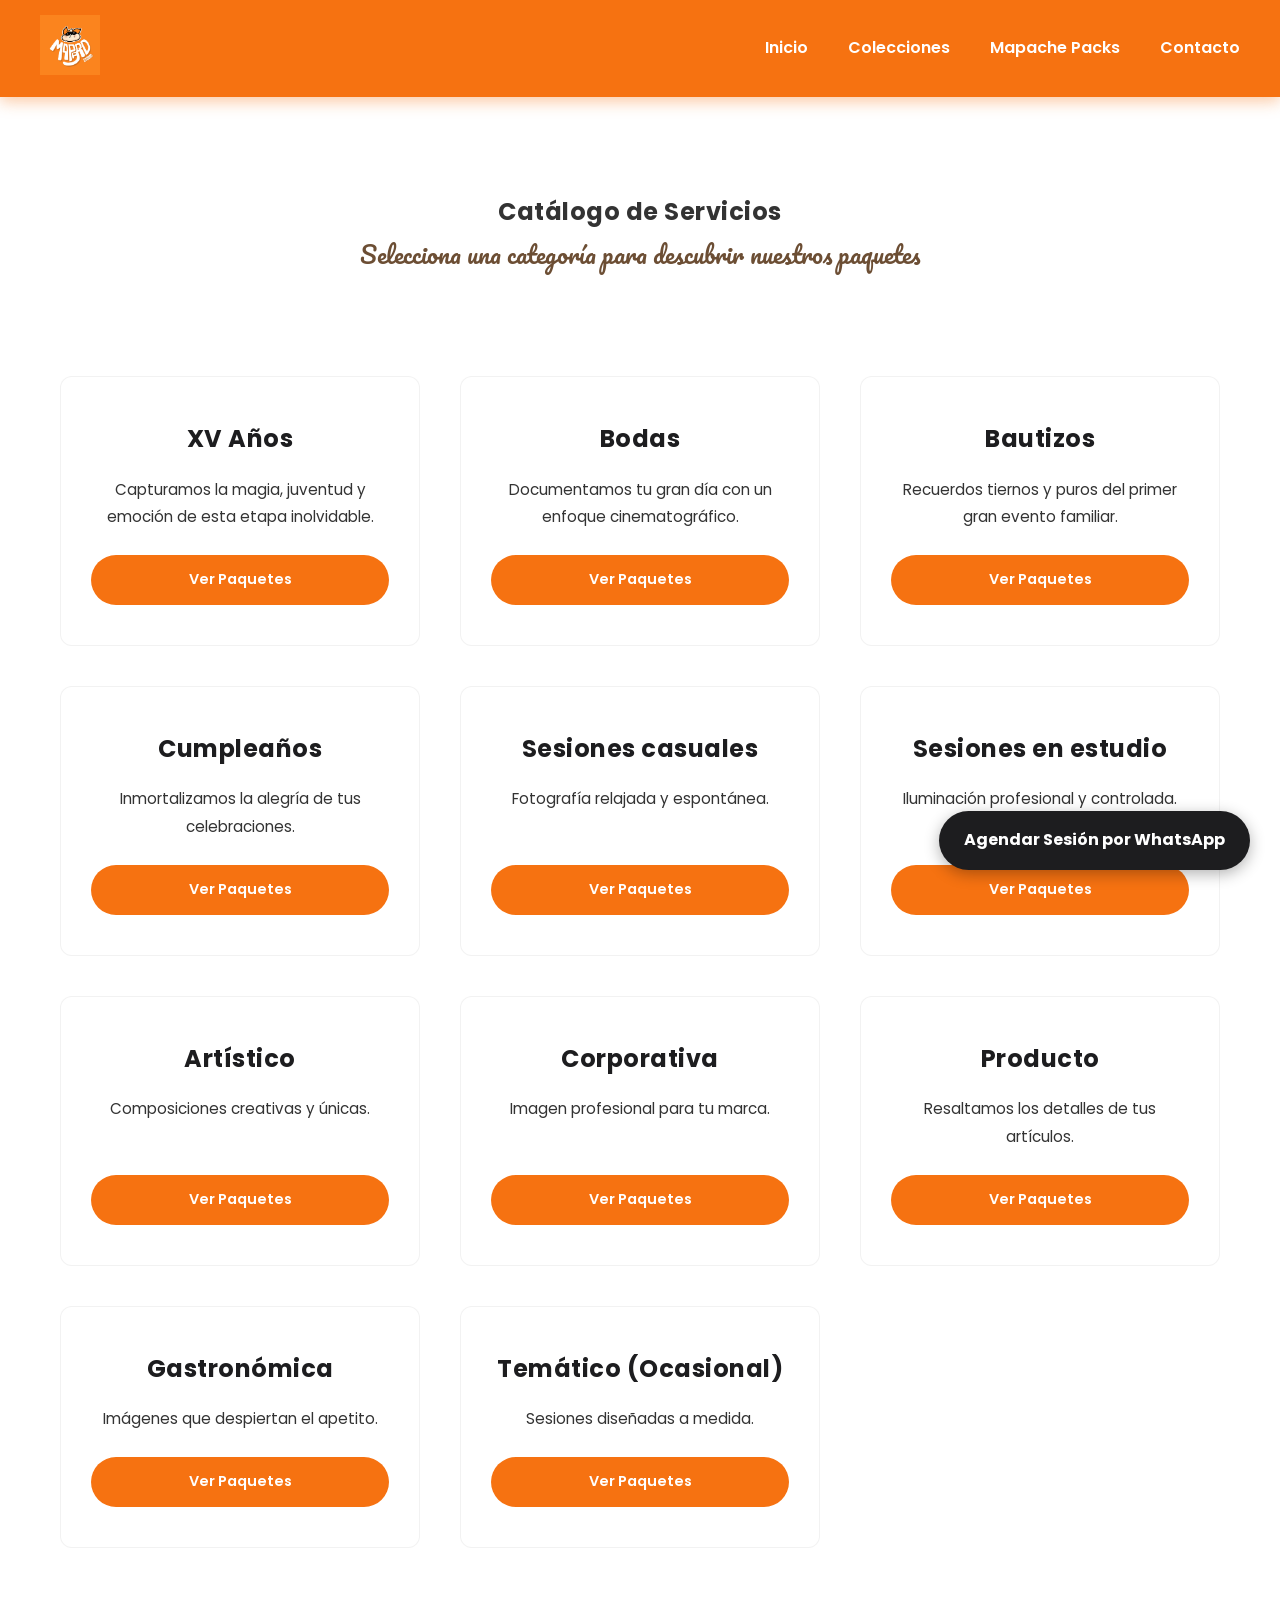
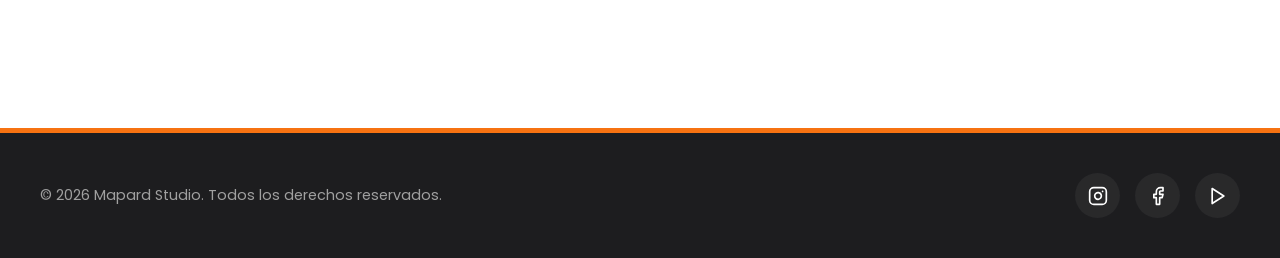
==== servicios.html @ a516e133 "Agregado de servicios" ====
<!DOCTYPE html>
<html lang="es">
<head>
    <meta charset="UTF-8">
    <meta name="viewport" content="width=device-width, initial-scale=1.0">
    <title>Nuestros Servicios | Mapard Studio</title>
    <link rel="preconnect" href="https://fonts.googleapis.com">
    <link rel="preconnect" href="https://fonts.gstatic.com" crossorigin>
    <link href="https://fonts.googleapis.com/css2?family=Poppins:wght@300;400;600;700&family=Pacifico&display=swap" rel="stylesheet">
    <link rel="stylesheet" href="style.css">
</head>
<body>

    <!-- 1. HEADER GENÉRICO (Con enlaces actualizados) -->
    <header>
        <nav>
            <a href="index.html" class="logo-header">
                <img src="img/logo-mapache.JPEG" alt="Logo Mapache Studio">
            </a>
            <ul>
                <!-- Nota cómo ahora apuntan a index.html para poder regresar -->
                <li><a href="index.html#inicio">Inicio</a></li>
                <li><a href="index.html#galeria">Colecciones</a></li>
                <li><a href="servicios.html">Mapache Packs</a></li>
                <li><a href="#contacto">Contacto</a></li>
            </ul>
        </nav>
    </header>

    <!-- 2. CONTENIDO PRINCIPAL DE ESTA VISTA -->
    <main>
        <!-- Encabezado exclusivo de esta página -->
        <section id="encabezado-servicios" style="text-align: center; padding-bottom: 0;">
            <h1>Catálogo de Servicios</h1>
            <p style="font-family: var(--fuente-acento); font-size: 1.5rem; color: var(--color-mapache-marron);">Selecciona una categoría para descubrir nuestros paquetes</p>
        </section>

        <!-- El contenedor donde nuestro JavaScript inyectará las 11 tarjetas -->
        <section id="categorias">
            <div id="grid-categorias" class="grid-galeria">
                <!-- JS hace la magia aquí -->
            </div>
        </section>
    </main>

    <!-- 3. MODALES GENÉRICOS (Limpios y sin estilos en línea) -->
    <div id="modal-imagen" class="modal">
        <span class="cerrar-modal">&times;</span> 
        <img class="modal-contenido" id="img-ampliada" alt="Imagen ampliada">
    </div>

    <div id="modal-precios" class="modal">
        <div class="modal-caja-blanca">
            <span class="cerrar-precios">&times;</span>
            <h2 id="titulo-modal-precios">Paquetes</h2>
            <div id="contenedor-dinamico-precios" class="contenedor-paquetes">
                <!-- JS inyecta los precios aquí -->
            </div>
        </div>
    </div>

    <!-- 4. BOTÓN DE WHATSAPP GENÉRICO -->
    <a href="https://wa.me/5216141395367?text=Hola,%20me%20gustaría%20cotizar%20una%20sesión." class="btn-whatsapp" target="_blank" rel="noopener noreferrer">
        Agendar Sesión por WhatsApp
    </a>

    <!-- 5. FOOTER GENÉRICO -->
    <footer id="contacto">
        <div class="footer-contenido">
            <div class="copyright">
                <p>&copy; 2026 Mapard Studio. Todos los derechos reservados.</p>
            </div>
            
            <div class="redes-sociales">
                <a href="https://www.instagram.com/mapard_studio/?hl=en" target="_blank" aria-label="Instagram">
                    <svg viewBox="0 0 24 24" width="20" height="20" stroke="currentColor" stroke-width="2" fill="none" stroke-linecap="round" stroke-linejoin="round">
                        <rect x="2" y="2" width="20" height="20" rx="5" ry="5"></rect>
                        <path d="M16 11.37A4 4 0 1 1 12.63 8 4 4 0 0 1 16 11.37z"></path>
                        <line x1="17.5" y1="6.5" x2="17.51" y2="6.5"></line>
                    </svg>
                </a>
                
                <a href="https://www.facebook.com/profile.php?id=61565506976331&locale=es_LA" target="_blank" aria-label="Facebook">
                    <svg viewBox="0 0 24 24" width="20" height="20" stroke="currentColor" stroke-width="2" fill="none" stroke-linecap="round" stroke-linejoin="round">
                        <path d="M18 2h-3a5 5 0 0 0-5 5v3H7v4h3v8h4v-8h3l1-4h-4V7a1 1 0 0 1 1-1h3z"></path>
                    </svg>
                </a>
                
                <a href="https://www.tiktok.com/@mapard.studio?lang=en" target="_blank" aria-label="TikTok">
                    <svg viewBox="0 0 24 24" width="20" height="20" stroke="currentColor" stroke-width="2" fill="none" stroke-linecap="round" stroke-linejoin="round">
                        <polygon points="5 3 19 12 5 21 5 3"></polygon>
                    </svg>
                </a>
            </div>
        </div>
    </footer>

    <!-- 6. SCRIPT PRINCIPAL -->
    <script src="script.js"></script> 
</body>
</html>
---- style.css ----
/* =========================================
   1. VARIABLES DE MARCA MAPACHE STUDIO
========================================= */
:root {
    --color-fondo-naranja: #f67211;
    --color-fondo-claro: #ffffff;
    --color-texto-base: #333333;
    --color-texto-titulo: #1d1d1f;
    --color-acento: #f67211;
    --color-mapache-oscuro: #1d1d1f;
    --color-mapache-marron: #6c4e34;

    --fuente-titulo: 'Poppins', sans-serif;
    --fuente-base: 'Poppins', sans-serif;
    --fuente-acento: 'Pacifico', cursive;
}

/* =========================================
   2. RESETEO BASE Y TIPOGRAFÍA
========================================= */
* {
    margin: 0;
    padding: 0;
    box-sizing: border-box;
}

body {
    background-color: var(--color-fondo-claro);
    color: var(--color-texto-base);
    font-family: var(--fuente-base);
    line-height: 1.8;
    -webkit-font-smoothing: antialiased;
    position: relative;
}

h1, h2, h3 {
    font-family: var(--fuente-titulo);
    font-weight: 700;
    letter-spacing: 0.5px;
    text-transform: none;
}

a {
    text-decoration: none;
    color: var(--color-mapache-oscuro);
    transition: color 0.3s ease, border 0.3s ease;
}

/* =========================================
   3. ENCABEZADO Y NAVEGACIÓN
========================================= */
header {
    background-color: var(--color-fondo-naranja);
    padding: 15px 40px;
    position: fixed;
    width: 100%;
    top: 0;
    z-index: 1000;
    box-shadow: 0 4px 15px rgba(246, 114, 17, 0.4);
}

nav {
    display: flex;
    justify-content: space-between;
    align-items: center;
    max-width: 1200px;
    margin: 0 auto;
}

.logo-header img {
    height: 60px;
    display: block;
    transition: transform 0.3s ease;
}

.logo-header img:hover {
    transform: scale(1.05);
}

nav ul {
    list-style: none;
    display: flex;
    gap: 40px;
}

nav a {
    font-size: 1rem;
    font-weight: 600;
    color: var(--color-fondo-claro);
    border-bottom: 2px solid transparent;
    padding-bottom: 5px;
    transition: color 0.3s ease, border-bottom-color 0.3s ease;
}

nav a:hover {
    color: var(--color-mapache-oscuro);
    border-bottom-color: var(--color-mapache-oscuro);
}

main {
    margin-top: 90px;
}

/* =========================================
   4. SECCIÓN DE INICIO (HERO)
========================================= */
#inicio {
    height: 90vh;
    display: flex;
    flex-direction: column;
    justify-content: center;
    align-items: center;
    text-align: center;
    padding: 0 20px;
    position: relative;
    background-color: #fcfcfc;
}

#inicio h1 {
    font-size: 3.5rem;
    color: var(--color-texto-titulo);
    margin-bottom: 20px;
    transition: transform 0.3s ease;
}

#inicio p {
    font-family: var(--fuente-acento);
    font-size: 1.5rem;
    color: var(--color-mapache-marron);
    margin-bottom: 10px;
}

#inicio h1:hover {
    animation: rebote 0.5s ease;
}

@keyframes rebote {
    0%, 100% { transform: translateY(0); }
    50% { transform: translateY(-10px); }
}

/* =========================================
   5. SECCIONES GENERALES Y GALERÍA
========================================= */
section {
    padding: 100px 20px;
    max-width: 1200px;
    margin: 0 auto;
}

section h2 {
    text-align: center;
    font-size: 2.5rem;
    color: var(--color-texto-titulo);
    margin-bottom: 60px;
}

.grid-galeria {
    display: grid;
    grid-template-columns: repeat(auto-fit, minmax(350px, 1fr));
    gap: 40px;
}

figure {
    overflow: hidden;
    border-radius: 8px;
    position: relative;
    background-color: var(--color-fondo-claro);
    border: 1px solid rgba(0, 0, 0, 0.05);
    transition: transform 0.3s ease, box-shadow 0.3s ease;
}

figure:hover {
    transform: translateY(-5px);
    box-shadow: 0 10px 30px rgba(0, 0, 0, 0.1);
}

figure img {
    width: 100%;
    height: 450px;
    object-fit: cover;
}

figcaption {
    text-align: left;
    padding: 20px 25px;
    font-weight: 600;
    color: var(--color-texto-titulo);
}

/* =========================================
   6. TARJETAS DE PAQUETES (Dentro del Modal)
========================================= */
.contenedor-paquetes {
    display: flex;
    justify-content: center;
    gap: 40px;
    flex-wrap: wrap;
}

.paquete {
    background-color: var(--color-fondo-claro);
    padding: 60px 40px;
    border-radius: 12px;
    text-align: center;
    width: 380px;
    border: 1px solid rgba(0, 0, 0, 0.05);
    transition: transform 0.3s ease, box-shadow 0.3s ease;
}

.paquete:hover {
    transform: translateY(-8px);
    box-shadow: 0 15px 40px rgba(0, 0, 0, 0.1);
}

.paquete h3 {
    margin-bottom: 20px;
    font-size: 1.8rem;
    color: var(--color-texto-titulo);
}

.precio {
    font-size: 3rem;
    color: var(--color-acento);
    margin-bottom: 30px;
}

.paquete ul {
    list-style: none;
    text-align: left;
}

.paquete li {
    font-size: 1rem;
    color: var(--color-texto-base);
    margin-bottom: 15px;
    padding-bottom: 15px;
    border-bottom: 1px solid rgba(0, 0, 0, 0.05);
}

.paquete.premium {
    border-color: var(--color-acento);
    box-shadow: 0 15px 40px rgba(246, 114, 17, 0.1);
}

/* =========================================
   7. TARJETAS DE CATEGORÍAS (LISTADO)
========================================= */
.categoria-card {
    background-color: var(--color-fondo-claro);
    padding: 40px 30px;
    border-radius: 12px;
    border: 1px solid rgba(0, 0, 0, 0.05);
    text-align: center;
    display: flex;
    flex-direction: column;
    justify-content: space-between;
    height: 100%;
    transition: transform 0.3s ease, box-shadow 0.3s ease, border-color 0.3s ease;
}

.categoria-card:hover {
    transform: translateY(-8px);
    box-shadow: 0 15px 40px rgba(0, 0, 0, 0.08);
    border-color: var(--color-acento);
}

.categoria-card h3 {
    color: var(--color-texto-titulo);
    font-size: 1.5rem;
    margin-bottom: 15px;
}

.categoria-card p {
    color: var(--color-texto-base);
    font-size: 0.95rem;
    margin-bottom: 25px;
    flex-grow: 1;
}

.btn-ver-paquetes {
    display: inline-block;
    background-color: var(--color-fondo-naranja);
    color: #ffffff;
    padding: 12px 25px;
    border-radius: 50px;
    font-weight: 600;
    font-size: 0.9rem;
    cursor: pointer;
    transition: background-color 0.3s ease, transform 0.2s ease;
}

.btn-ver-paquetes:hover {
    background-color: var(--color-mapache-oscuro);
    transform: scale(1.05);
}

/* =========================================
   8. BOTÓN DE WHATSAPP FLOTANTE
========================================= */
.btn-whatsapp {
    position: fixed;
    bottom: 30px;
    right: 30px;
    background-color: var(--color-mapache-oscuro);
    color: #ffffff;
    padding: 15px 25px;
    border-radius: 50px;
    font-weight: bold;
    box-shadow: 0 4px 15px rgba(0, 0, 0, 0.3);
    z-index: 1000;
    transition: background-color 0.3s ease;
}

.btn-whatsapp:hover {
    background-color: #333333;
    color: #ffffff;
}

/* =========================================
   9. MODALES (GALERÍA Y PRECIOS)
========================================= */
/* Base común para oscurecer el fondo */
.modal, #modal-precios {
    display: none;
    position: fixed;
    z-index: 2000;
    left: 0;
    top: 0;
    width: 100%;
    height: 100%;
    background-color: rgba(0, 0, 0, 0.9);
    justify-content: center;
    align-items: center;
    backdrop-filter: blur(5px);
}

/* Caja del Modal de Precios (Consolidada y Limpia) */
.modal-caja-blanca {
    background-color: white;
    width: 90%;
    max-width: 800px;
    max-height: 80vh;
    padding: 60px 40px;
    border-radius: 20px;
    position: relative;
    overflow-y: auto;
    box-shadow: 0 25px 50px rgba(0,0,0,0.5);
    animation: aparecer 0.3s ease-out;
}

@keyframes aparecer {
    from { opacity: 0; transform: scale(0.9); }
    to { opacity: 1; transform: scale(1); }
}

.modal-caja-blanca h2 {
    color: var(--color-texto-titulo);
    margin-bottom: 30px;
    font-size: 2rem;
    text-align: center;
}

/* Botones de cerrar (X) */
.cerrar-modal, .cerrar-precios {
    position: absolute;
    top: 20px;
    right: 30px;
    color: #ffffff;
    font-size: 40px;
    font-weight: bold;
    cursor: pointer;
    transition: color 0.3s;
    line-height: 1;
}

.cerrar-precios {
    color: #333; /* Para que se vea en el fondo blanco de los precios */
}

.cerrar-modal:hover, .cerrar-precios:hover {
    color: var(--color-acento);
}

/* =========================================
   10. PIE DE PÁGINA (FOOTER)
========================================= */
footer {
    background-color: var(--color-mapache-oscuro);
    padding: 40px 20px;
    margin-top: 80px;
    border-top: 5px solid var(--color-acento);
}

.footer-contenido {
    max-width: 1200px;
    margin: 0 auto;
    display: flex;
    justify-content: space-between;
    align-items: center;
    flex-wrap: wrap;
    gap: 20px;
}

.copyright p {
    color: #a0a0a0;
    font-size: 0.9rem;
}

.redes-sociales {
    display: flex;
    gap: 15px;
}

.redes-sociales a {
    display: flex;
    justify-content: center;
    align-items: center;
    width: 45px;
    height: 45px;
    background-color: rgba(255, 255, 255, 0.05);
    color: var(--color-fondo-claro);
    border-radius: 50%;
    transition: all 0.3s ease;
}

.redes-sociales a:hover {
    background-color: var(--color-acento);
    color: var(--color-fondo-claro);
    transform: translateY(-5px);
    box-shadow: 0 5px 15px rgba(246, 114, 17, 0.4);
}

/* =========================================
   11. CAROUSEL / RULETA DE SERVICIOS (NUEVO)
========================================= */
#servicios-preview {
    height: 80vh;
    position: relative;
    overflow: hidden;
}

.carousel-container {
    position: relative;
    width: 100%;
    height: 100%;
}

.carousel-slide {
    position: absolute;
    top: 0;
    left: 0;
    width: 100%;
    height: 100%;
    opacity: 0; 
    transition: opacity 1.5s ease-in-out; 
}

.carousel-slide.active {
    opacity: 1; 
}

.carousel-slide img {
    width: 100%;
    height: 100%;
    object-fit: cover; 
}

.slide-info {
    position: absolute;
    bottom: 100px;
    left: 50px;
    color: white;
    text-shadow: 2px 2px 10px rgba(0,0,0,0.8);
}

.slide-info h3 {
    font-size: 2.5rem;
    color: #ffffff;
}

.carousel-overlay {
    position: absolute;
    top: 50%;
    left: 50%;
    transform: translate(-50%, -50%);
    z-index: 10;
}

.btn-principal {
    display: inline-block;
    background-color: var(--color-acento);
    color: white;
    padding: 20px 40px;
    border-radius: 50px;
    font-weight: bold;
    font-size: 1.2rem;
    box-shadow: 0 10px 30px rgba(0,0,0,0.3);
    transition: transform 0.3s ease, background-color 0.3s ease;
}

.btn-principal:hover {
    transform: scale(1.1);
    background-color: white;
    color: var(--color-acento);
}

/* =========================================
   12. DISEÑO RESPONSIVO (SIEMPRE AL FINAL)
========================================= */
@media screen and (max-width: 768px) {
    
    header { padding: 10px 15px; }
    nav { flex-direction: column; gap: 15px; }
    .logo-header img { height: 50px; }
    
    nav ul {
        width: 100%;
        justify-content: center;
        gap: 15px;
        flex-wrap: wrap;
    }
    
    nav a { font-size: 0.85rem; }
    main { margin-top: 140px; }
    
    #inicio h1 { font-size: 2.2rem; }
    #inicio p { font-size: 1.2rem; }
    section { padding: 60px 20px; }
    
    .paquete { width: 100%; padding: 40px 20px; }
    
    .btn-whatsapp {
        bottom: 15px;
        right: 15px;
        padding: 10px 20px;
        font-size: 0.85rem;
    }
    
    .footer-contenido {
        flex-direction: column;
        text-align: center;
        gap: 30px;
    }

    /* Ajustes específicos para el Modal en Móviles */
    .modal-caja-blanca {
        padding: 40px 20px;
        width: 95%;
    }

    /* Ajustes específicos para la Ruleta en Móviles */
    .slide-info {
        bottom: 40px;
        left: 20px;
    }
    .slide-info h3 {
        font-size: 1.8rem;
    }
    .btn-principal {
        padding: 15px 30px;
        font-size: 1rem;
        width: max-content;
    }
}
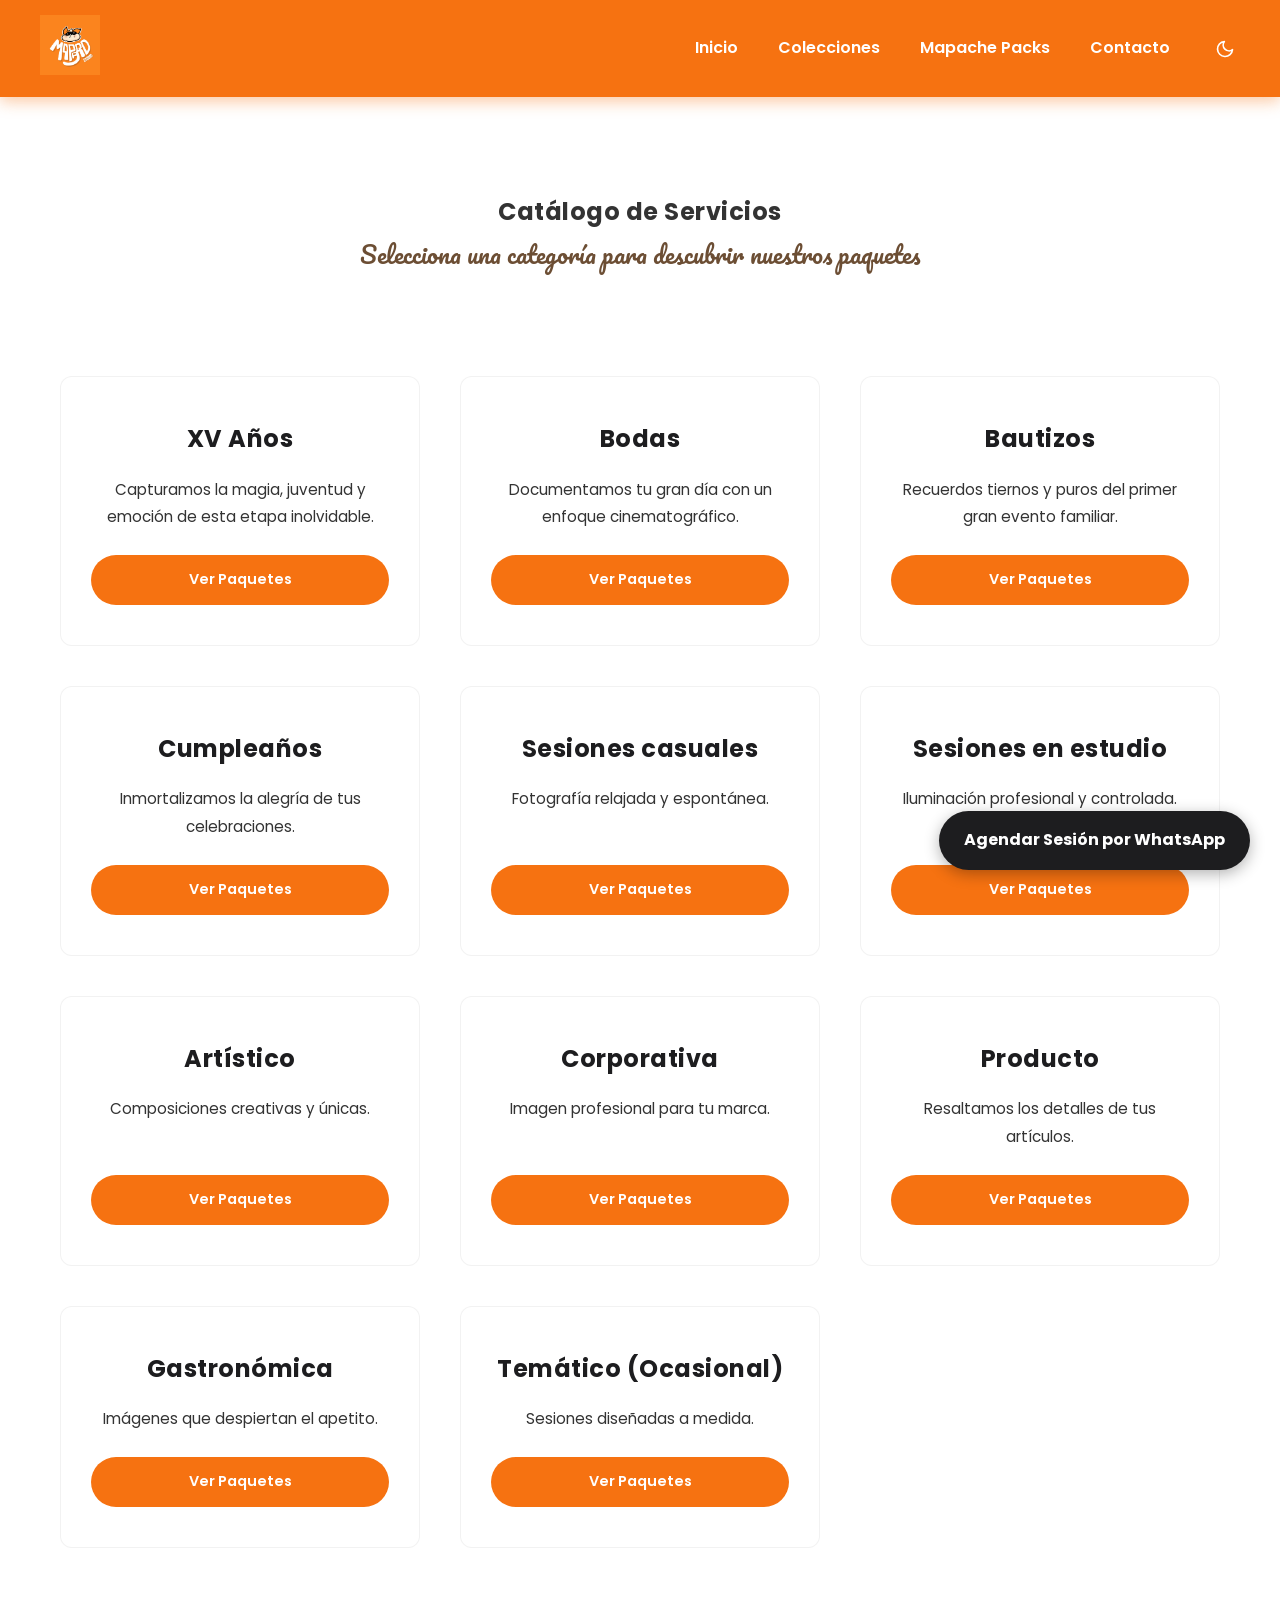
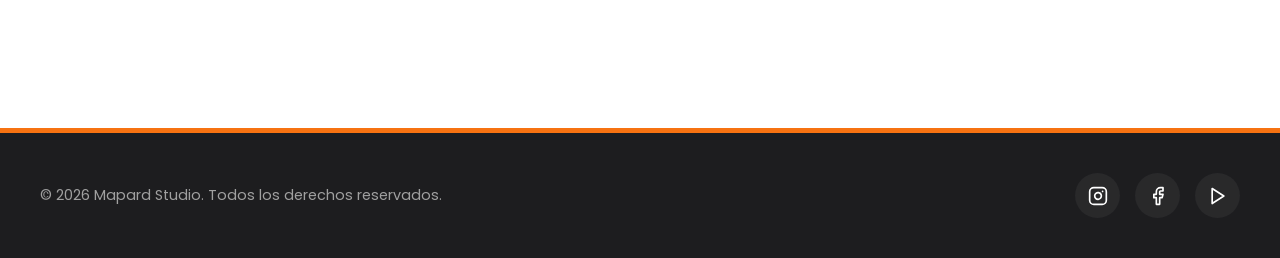
==== commit 449a307e: "dark theme" ====
--- a/servicios.html
+++ b/servicios.html
@@ -18,11 +18,19 @@
                 <img src="img/logo-mapache.JPEG" alt="Logo Mapache Studio">
             </a>
             <ul>
-                <!-- Nota cómo ahora apuntan a index.html para poder regresar -->
                 <li><a href="index.html#inicio">Inicio</a></li>
                 <li><a href="index.html#galeria">Colecciones</a></li>
                 <li><a href="servicios.html">Mapache Packs</a></li>
                 <li><a href="#contacto">Contacto</a></li>
+                <!-- NUEVO: Botón de Tema -->
+                <li>
+                    <button id="toggle-tema" class="btn-tema" aria-label="Cambiar tema oscuro/claro">
+                        <!-- Icono Luna (SVG) -->
+                        <svg id="icono-luna" viewBox="0 0 24 24" width="20" height="20" stroke="currentColor" stroke-width="2" fill="none" stroke-linecap="round" stroke-linejoin="round"><path d="M21 12.79A9 9 0 1 1 11.21 3 7 7 0 0 0 21 12.79z"></path></svg>
+                        <!-- Icono Sol (SVG) - Oculto por defecto -->
+                        <svg id="icono-sol" style="display: none;" viewBox="0 0 24 24" width="20" height="20" stroke="currentColor" stroke-width="2" fill="none" stroke-linecap="round" stroke-linejoin="round"><circle cx="12" cy="12" r="5"></circle><line x1="12" y1="1" x2="12" y2="3"></line><line x1="12" y1="21" x2="12" y2="23"></line><line x1="4.22" y1="4.22" x2="5.64" y2="5.64"></line><line x1="18.36" y1="18.36" x2="19.78" y2="19.78"></line><line x1="1" y1="12" x2="3" y2="12"></line><line x1="21" y1="12" x2="23" y2="12"></line><line x1="4.22" y1="19.78" x2="5.64" y2="18.36"></line><line x1="18.36" y1="5.64" x2="19.78" y2="4.22"></line></svg>
+                    </button>
+                </li>
             </ul>
         </nav>
     </header>
--- a/style.css
+++ b/style.css
@@ -16,7 +16,40 @@
 }
 
 /* =========================================
-   2. RESETEO BASE Y TIPOGRAFÍA
+   2.VARIABLES DE MODO OSCURO
+========================================= */
+body.dark-mode {
+    /* Cambiamos el blanco por un gris carbón súper elegante */
+    --color-fondo-claro: #18181b; 
+    /* El texto de lectura se vuelve gris claro para no cansar la vista */
+    --color-texto-base: #d4d4d8; 
+    /* Los títulos resaltan en blanco puro */
+    --color-texto-titulo: #ffffff; 
+    /* Hacemos el naranja un 10% más oscuro para que no lastime en la noche */
+    --color-fondo-naranja: #db6209; 
+    --color-mapache-oscuro: #ffffff; /* Ajustamos el antifaz a blanco para dar contraste */
+}
+
+/* Diseño del Botón en el Menú */
+.btn-tema {
+    background: none;
+    border: none;
+    color: var(--color-fondo-claro);
+    cursor: pointer;
+    display: flex;
+    align-items: center;
+    justify-content: center;
+    padding: 5px;
+    transition: transform 0.3s ease, color 0.3s ease;
+}
+
+.btn-tema:hover {
+    transform: scale(1.1);
+    color: var(--color-mapache-oscuro);
+}
+
+/* =========================================
+   3. RESETEO BASE Y TIPOGRAFÍA
 ========================================= */
 * {
     margin: 0;
@@ -26,6 +59,7 @@
 
 body {
     background-color: var(--color-fondo-claro);
+    transition: background-color 0.4s ease, color 0.4s ease;
     color: var(--color-texto-base);
     font-family: var(--fuente-base);
     line-height: 1.8;
@@ -47,7 +81,7 @@
 }
 
 /* =========================================
-   3. ENCABEZADO Y NAVEGACIÓN
+   4. ENCABEZADO Y NAVEGACIÓN
 ========================================= */
 header {
     background-color: var(--color-fondo-naranja);
@@ -102,7 +136,7 @@
 }
 
 /* =========================================
-   4. SECCIÓN DE INICIO (HERO)
+   5. SECCIÓN DE INICIO (HERO)
 ========================================= */
 #inicio {
     height: 90vh;
@@ -113,7 +147,7 @@
     text-align: center;
     padding: 0 20px;
     position: relative;
-    background-color: #fcfcfc;
+    background-color: transparent;
 }
 
 #inicio h1 {
@@ -140,7 +174,7 @@
 }
 
 /* =========================================
-   5. SECCIONES GENERALES Y GALERÍA
+   6. SECCIONES GENERALES Y GALERÍA
 ========================================= */
 section {
     padding: 100px 20px;
@@ -189,7 +223,7 @@
 }
 
 /* =========================================
-   6. TARJETAS DE PAQUETES (Dentro del Modal)
+   7. TARJETAS DE PAQUETES (Dentro del Modal)
 ========================================= */
 .contenedor-paquetes {
     display: flex;
@@ -244,7 +278,7 @@
 }
 
 /* =========================================
-   7. TARJETAS DE CATEGORÍAS (LISTADO)
+   8. TARJETAS DE CATEGORÍAS (LISTADO)
 ========================================= */
 .categoria-card {
     background-color: var(--color-fondo-claro);
@@ -296,7 +330,7 @@
 }
 
 /* =========================================
-   8. BOTÓN DE WHATSAPP FLOTANTE
+   9. BOTÓN DE WHATSAPP FLOTANTE
 ========================================= */
 .btn-whatsapp {
     position: fixed;
@@ -317,8 +351,19 @@
     color: #ffffff;
 }
 
-/* =========================================
-   9. MODALES (GALERÍA Y PRECIOS)
+body.dark-mode .btn-whatsapp {
+    background-color: var(--color-fondo-naranja); /* Toma el color naranja del Header */
+    color: #ffffff; /* Letras blancas */
+    box-shadow: 0 4px 15px rgba(246, 114, 17, 0.4); /* Sombreado naranja */
+}
+
+body.dark-mode .btn-whatsapp:hover {
+    background-color: #ffffff; /* Al pasar el mouse se invierte a blanco */
+    color: var(--color-fondo-naranja);
+}
+
+/* =========================================
+   10. MODALES (GALERÍA Y PRECIOS)
 ========================================= */
 /* Base común para oscurecer el fondo */
 .modal, #modal-precios {
@@ -383,10 +428,10 @@
 }
 
 /* =========================================
-   10. PIE DE PÁGINA (FOOTER)
+   11. PIE DE PÁGINA (FOOTER)
 ========================================= */
 footer {
-    background-color: var(--color-mapache-oscuro);
+    background-color: #1d1d1f;
     padding: 40px 20px;
     margin-top: 80px;
     border-top: 5px solid var(--color-acento);
@@ -419,7 +464,7 @@
     width: 45px;
     height: 45px;
     background-color: rgba(255, 255, 255, 0.05);
-    color: var(--color-fondo-claro);
+    color: #ffffff;
     border-radius: 50%;
     transition: all 0.3s ease;
 }
@@ -432,7 +477,7 @@
 }
 
 /* =========================================
-   11. CAROUSEL / RULETA DE SERVICIOS (NUEVO)
+   12. CAROUSEL / RULETA DE SERVICIOS (NUEVO)
 ========================================= */
 #servicios-preview {
     height: 80vh;
@@ -506,7 +551,7 @@
 }
 
 /* =========================================
-   12. DISEÑO RESPONSIVO (SIEMPRE AL FINAL)
+   13. DISEÑO RESPONSIVO (SIEMPRE AL FINAL)
 ========================================= */
 @media screen and (max-width: 768px) {
     
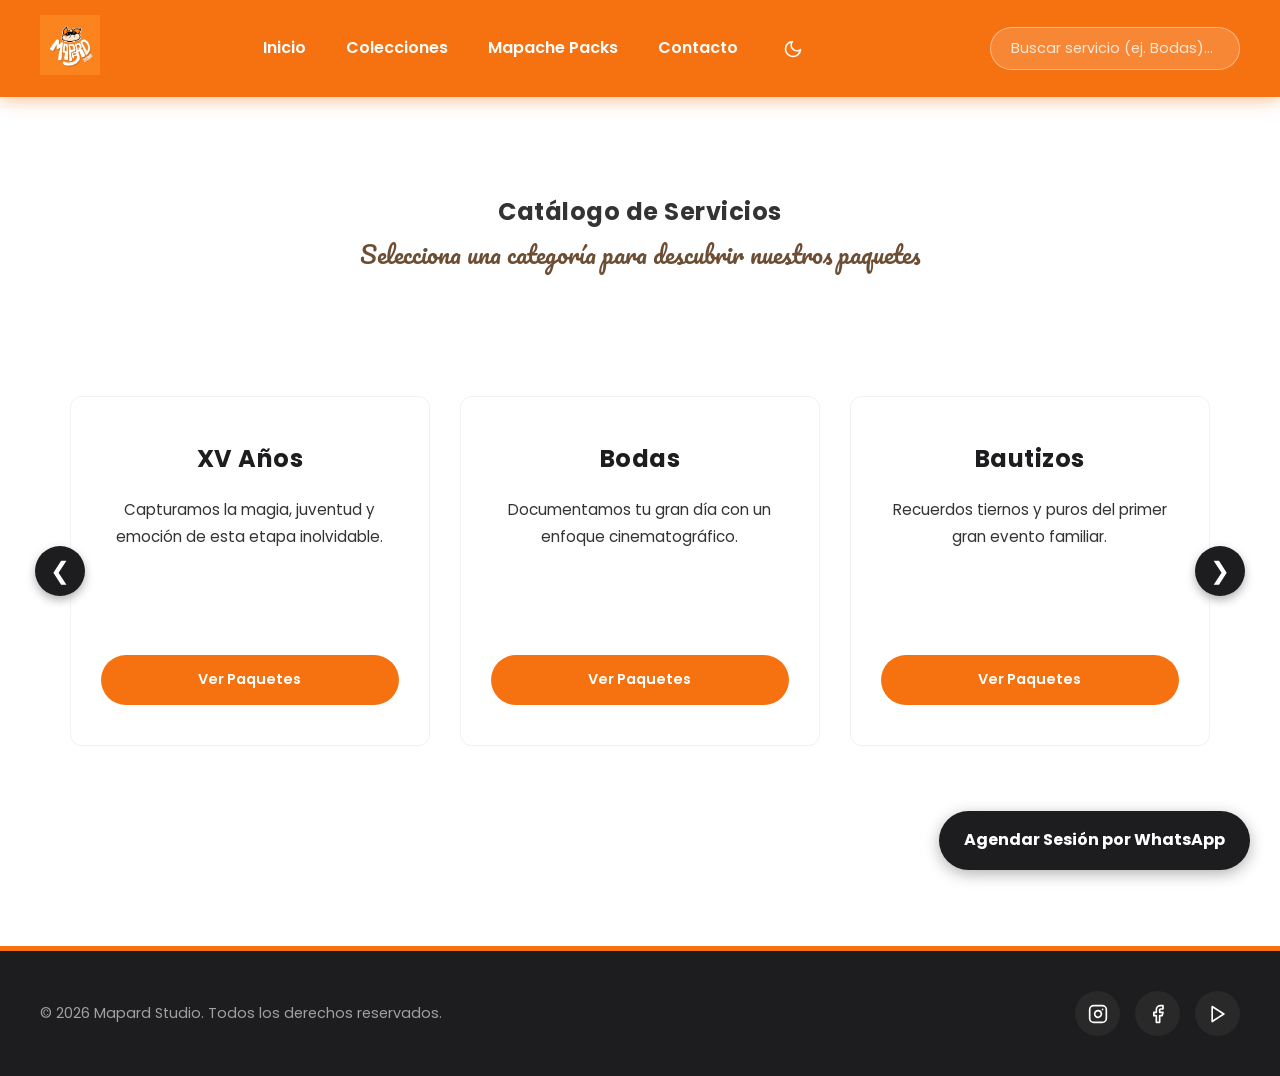
==== commit f869b51d: "Search bar added, plus img and card corrusel" ====
--- a/servicios.html
+++ b/servicios.html
@@ -32,6 +32,11 @@
                     </button>
                 </li>
             </ul>
+            
+            <div class="buscador-container">
+                <input type="text" id="buscador-servicios" placeholder="Buscar servicio (ej. Bodas)..." autocomplete="off">
+                <ul id="resultados-busqueda" class="dropdown-resultados"></ul>
+            </div>
         </nav>
     </header>
 
@@ -45,8 +50,17 @@
 
         <!-- El contenedor donde nuestro JavaScript inyectará las 11 tarjetas -->
         <section id="categorias">
+            <!-- Nuevo contenedor para posicionar las flechas -->
+            <div class="carousel-wrapper">
+                <!-- Flecha Izquierda -->
+                <button id="btn-prev-galeria" class="slider-arrow prev-arrow" aria-label="Anterior">&#10094;</button>
+
             <div id="grid-categorias" class="grid-galeria">
                 <!-- JS hace la magia aquí -->
+            </div>
+            
+            <!-- Flecha Derecha -->
+                <button id="btn-next-galeria" class="slider-arrow next-arrow" aria-label="Siguiente">&#10095;</button>
             </div>
         </section>
     </main>
--- a/style.css
+++ b/style.css
@@ -49,6 +49,25 @@
 }
 
 /* =========================================
+   AJUSTES ESPECÍFICOS: MODAL EN MODO OSCURO
+========================================= */
+/* Hacemos que las tarjetas de precios resalten del fondo del modal */
+body.dark-mode .paquete {
+    background-color: #27272a; /* Un gris sutilmente más claro que el fondo */
+    border-color: #3f3f46; /* Borde gris oscuro para definir la tarjeta */
+}
+
+/* Aclaramos las líneas separadoras de la lista de detalles */
+body.dark-mode .paquete li {
+    border-bottom: 1px solid rgba(255, 255, 255, 0.1); 
+}
+
+/* Aseguramos que la sombra del paquete premium luzca bien en la oscuridad */
+body.dark-mode .paquete.premium {
+    box-shadow: 0 10px 30px rgba(246, 114, 17, 0.15);
+}
+
+/* =========================================
    3. RESETEO BASE Y TIPOGRAFÍA
 ========================================= */
 * {
@@ -189,37 +208,116 @@
     margin-bottom: 60px;
 }
 
+/* Envoltura del carrusel para posicionar las flechas */
+.carousel-wrapper {
+    position: relative;
+    display: flex;
+    align-items: center;
+}
+
+/* Transformamos el grid en un slider horizontal */
 .grid-galeria {
-    display: grid;
-    grid-template-columns: repeat(auto-fit, minmax(350px, 1fr));
-    gap: 40px;
-}
-
-figure {
+    display: flex;
+    gap: 30px;
+    overflow-x: auto;
+    scroll-behavior: smooth;
+    scroll-snap-type: x mandatory;
+    /* AJUSTE AQUÍ: Agregamos padding arriba y abajo */
+    padding: 20px 10px; 
+    width: 100%;
+    -ms-overflow-style: none;  
+    scrollbar-width: none;  
+    /* Aseguramos que nada se corte hacia afuera */
+    align-items: stretch; 
+}
+
+.grid-galeria::-webkit-scrollbar {
+    display: none; 
+}
+
+/* Cada tarjeta del carrusel */
+.grid-galeria figure {
+    flex: 0 0 calc(33.333% - 20px); /* Muestra 3 imágenes a la vez en PC */
+    min-width: 300px;
+    scroll-snap-align: center;
     overflow: hidden;
-    border-radius: 8px;
+    border-radius: 12px;
     position: relative;
     background-color: var(--color-fondo-claro);
     border: 1px solid rgba(0, 0, 0, 0.05);
     transition: transform 0.3s ease, box-shadow 0.3s ease;
-}
-
-figure:hover {
+    cursor: pointer;
+}
+
+/* Le damos a las tarjetas de servicio el mismo comportamiento de slider que a las fotos */
+.grid-galeria .categoria-card {
+    flex: 0 0 calc(33.333% - 20px); 
+    min-width: 300px;
+    scroll-snap-align: center;
+}
+
+/* Efecto hover fusionado */
+.grid-galeria figure:hover {
     transform: translateY(-5px);
     box-shadow: 0 10px 30px rgba(0, 0, 0, 0.1);
 }
 
-figure img {
+/* Imagen dentro del carrusel */
+.grid-galeria figure img {
     width: 100%;
     height: 450px;
     object-fit: cover;
 }
 
-figcaption {
+/* Texto debajo de la imagen */
+.grid-galeria figcaption {
     text-align: left;
     padding: 20px 25px;
     font-weight: 600;
     color: var(--color-texto-titulo);
+}
+
+/* =========================================
+   ESTILOS DE LAS FLECHAS
+========================================= */
+.slider-arrow {
+    background-color: var(--color-mapache-oscuro);
+    color: var(--color-fondo-claro);
+    border: none;
+    width: 50px;
+    height: 50px;
+    border-radius: 50%;
+    font-size: 24px;
+    cursor: pointer;
+    position: absolute;
+    z-index: 10;
+    display: flex;
+    justify-content: center;
+    align-items: center;
+    box-shadow: 0 4px 10px rgba(0,0,0,0.3);
+    transition: background-color 0.3s ease, transform 0.3s ease;
+    top: 50%;
+    transform: translateY(-50%); /* Esto las centra perfectamente al eje horizontal */
+}
+
+/* Y para el efecto hover, mantén el centro */
+.slider-arrow:hover {
+    background-color: var(--color-fondo-naranja);
+    transform: translateY(-50%) scale(1.1);
+}
+
+.prev-arrow { left: -25px; } 
+.next-arrow { right: -25px; } 
+
+/* =========================================
+   ARREGLO DEL MODAL DE IMAGEN COMPLETA
+========================================= */
+#img-ampliada {
+    max-width: 90vw; 
+    max-height: 85vh; 
+    object-fit: contain; /* Encaje perfecto */
+    border-radius: 10px;
+    box-shadow: 0 10px 40px rgba(0,0,0,0.8);
 }
 
 /* =========================================
@@ -289,7 +387,8 @@
     display: flex;
     flex-direction: column;
     justify-content: space-between;
-    height: 100%;
+    /* AJUSTE AQUÍ: Eliminamos height: 100% si lo tenías y usamos min-height */
+    min-height: 350px; 
     transition: transform 0.3s ease, box-shadow 0.3s ease, border-color 0.3s ease;
 }
 
@@ -382,7 +481,7 @@
 
 /* Caja del Modal de Precios (Consolidada y Limpia) */
 .modal-caja-blanca {
-    background-color: white;
+    background-color: var(--color-fondo-claro); /* ¡MAGIA! Antes decía 'white' */
     width: 90%;
     max-width: 800px;
     max-height: 80vh;
@@ -420,7 +519,15 @@
 }
 
 .cerrar-precios {
-    color: #333; /* Para que se vea en el fondo blanco de los precios */
+    position: absolute;
+    top: 20px;
+    right: 30px;
+    color: var(--color-texto-titulo); /* ¡MAGIA! Antes decía '#333' */
+    font-size: 40px;
+    font-weight: bold;
+    cursor: pointer;
+    transition: color 0.3s;
+    line-height: 1;
 }
 
 .cerrar-modal:hover, .cerrar-precios:hover {
@@ -551,10 +658,114 @@
 }
 
 /* =========================================
+   ESTILOS DEL BUSCADOR INTELIGENTE
+========================================= */
+.buscador-container {
+    position: relative;
+    margin-left: 20px;
+}
+
+#buscador-servicios {
+    padding: 10px 20px;
+    border-radius: 50px; /* Redondo y moderno */
+    border: 1px solid rgba(255, 255, 255, 0.4);
+    background-color: rgba(255, 255, 255, 0.15); /* Efecto cristal */
+    color: #ffffff;
+    outline: none;
+    font-family: var(--fuente-base);
+    font-size: 0.9rem;
+    width: 250px;
+    transition: all 0.3s ease;
+}
+
+#buscador-servicios::placeholder {
+    color: rgba(255, 255, 255, 0.8);
+}
+
+/* Al hacer clic en el buscador */
+#buscador-servicios:focus {
+    background-color: var(--color-fondo-claro);
+    color: var(--color-texto-base);
+    width: 280px; /* Se alarga un poquito al escribir */
+    box-shadow: 0 5px 15px rgba(0,0,0,0.2);
+}
+
+/* El cuadro blanco que cae con los resultados */
+.dropdown-resultados {
+    position: absolute;
+    top: 110%;
+    left: 0;
+    width: 100%;
+    background-color: var(--color-fondo-claro);
+    border-radius: 12px;
+    box-shadow: 0 10px 30px rgba(0,0,0,0.2);
+    list-style: none;
+    padding: 5px 0;
+    max-height: 250px;
+    overflow-y: auto;
+    display: none; /* Oculto hasta que escriban */
+    z-index: 2000;
+}
+
+.dropdown-resultados li {
+    padding: 12px 20px;
+    color: var(--color-texto-base);
+    cursor: pointer;
+    font-size: 0.9rem;
+    border-bottom: 1px solid rgba(0,0,0,0.05);
+    transition: background-color 0.2s ease;
+}
+
+.dropdown-resultados li:hover {
+    background-color: rgba(246, 114, 17, 0.1);
+    color: var(--color-acento);
+}
+
+/* Mensaje cuando no existe el servicio */
+.dropdown-resultados li.no-resultado {
+    cursor: default;
+    color: #999;
+    font-style: italic;
+}
+.dropdown-resultados li.no-resultado:hover {
+    background-color: transparent;
+    color: #999;
+}
+
+/* 🌙 ADAPTACIÓN AL MODO OSCURO */
+body.dark-mode .dropdown-resultados {
+    background-color: #27272a;
+}
+body.dark-mode .dropdown-resultados li {
+    color: var(--color-texto-base);
+    border-bottom: 1px solid rgba(255,255,255,0.05);
+}
+
+/* 📱 ADAPTACIÓN A MÓVILES */
+@media screen and (max-width: 768px) {
+    .buscador-container {
+        margin-left: 0;
+        width: 100%;
+        margin-top: 10px;
+    }
+    #buscador-servicios {
+        width: 100%;
+    }
+    #buscador-servicios:focus {
+        width: 100%;
+    }
+}
+
+/* =========================================
    13. DISEÑO RESPONSIVO (SIEMPRE AL FINAL)
 ========================================= */
 @media screen and (max-width: 768px) {
     
+    /* Ajuste para que las tarjetas de servicios ocupen toda la pantalla en celular */
+    .grid-galeria .categoria-card {
+        flex: 0 0 100%; 
+    }
+
     header { padding: 10px 15px; }
     nav { flex-direction: column; gap: 15px; }
     .logo-header img { height: 50px; }
@@ -607,4 +818,11 @@
         font-size: 1rem;
         width: max-content;
     }
+
+    /* En móviles, mostramos de 1 en 1 y metemos las flechas al canvas */
+    .grid-galeria figure {
+        flex: 0 0 100%; 
+    }
+    .prev-arrow { left: 10px; }
+    .next-arrow { right: 10px; }
 }
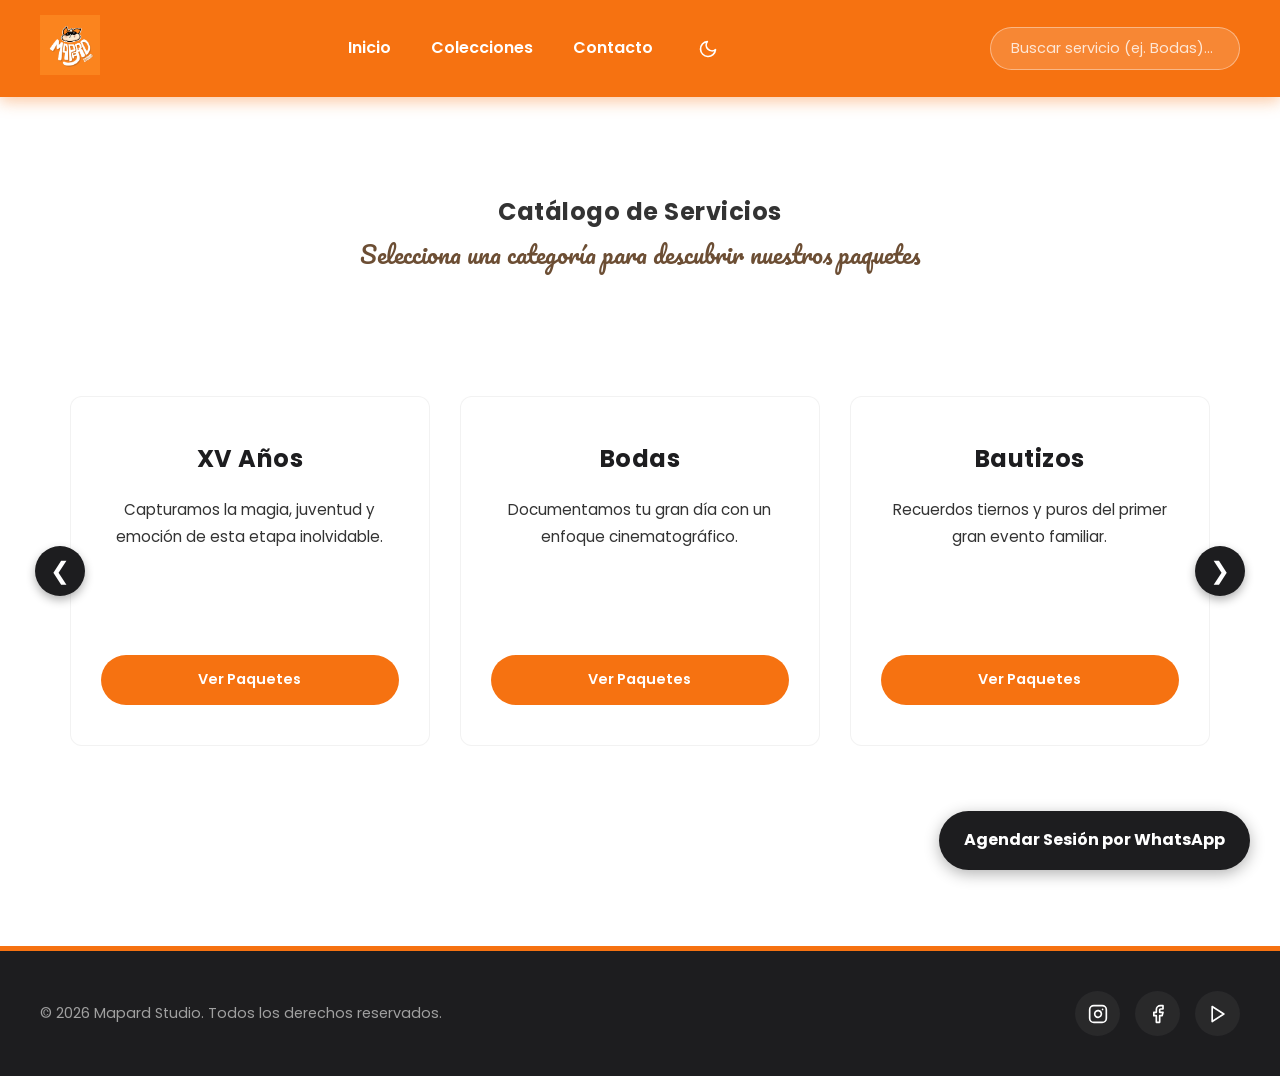
==== commit 72a90e51: "theme and header fixes" ====
--- a/servicios.html
+++ b/servicios.html
@@ -8,6 +8,13 @@
     <link rel="preconnect" href="https://fonts.gstatic.com" crossorigin>
     <link href="https://fonts.googleapis.com/css2?family=Poppins:wght@300;400;600;700&family=Pacifico&display=swap" rel="stylesheet">
     <link rel="stylesheet" href="style.css">
+
+    <script>
+    // Este pequeño script se ejecuta ANTES de que se dibuje la página
+    if (localStorage.getItem('mapard-tema') === 'dark' || (!localStorage.getItem('mapard-tema') && new Date().getHours() >= 19)) {
+        document.documentElement.classList.add('dark-mode');
+    }
+</script>
 </head>
 <body>
 
@@ -20,7 +27,6 @@
             <ul>
                 <li><a href="index.html#inicio">Inicio</a></li>
                 <li><a href="index.html#galeria">Colecciones</a></li>
-                <li><a href="servicios.html">Mapache Packs</a></li>
                 <li><a href="#contacto">Contacto</a></li>
                 <!-- NUEVO: Botón de Tema -->
                 <li>
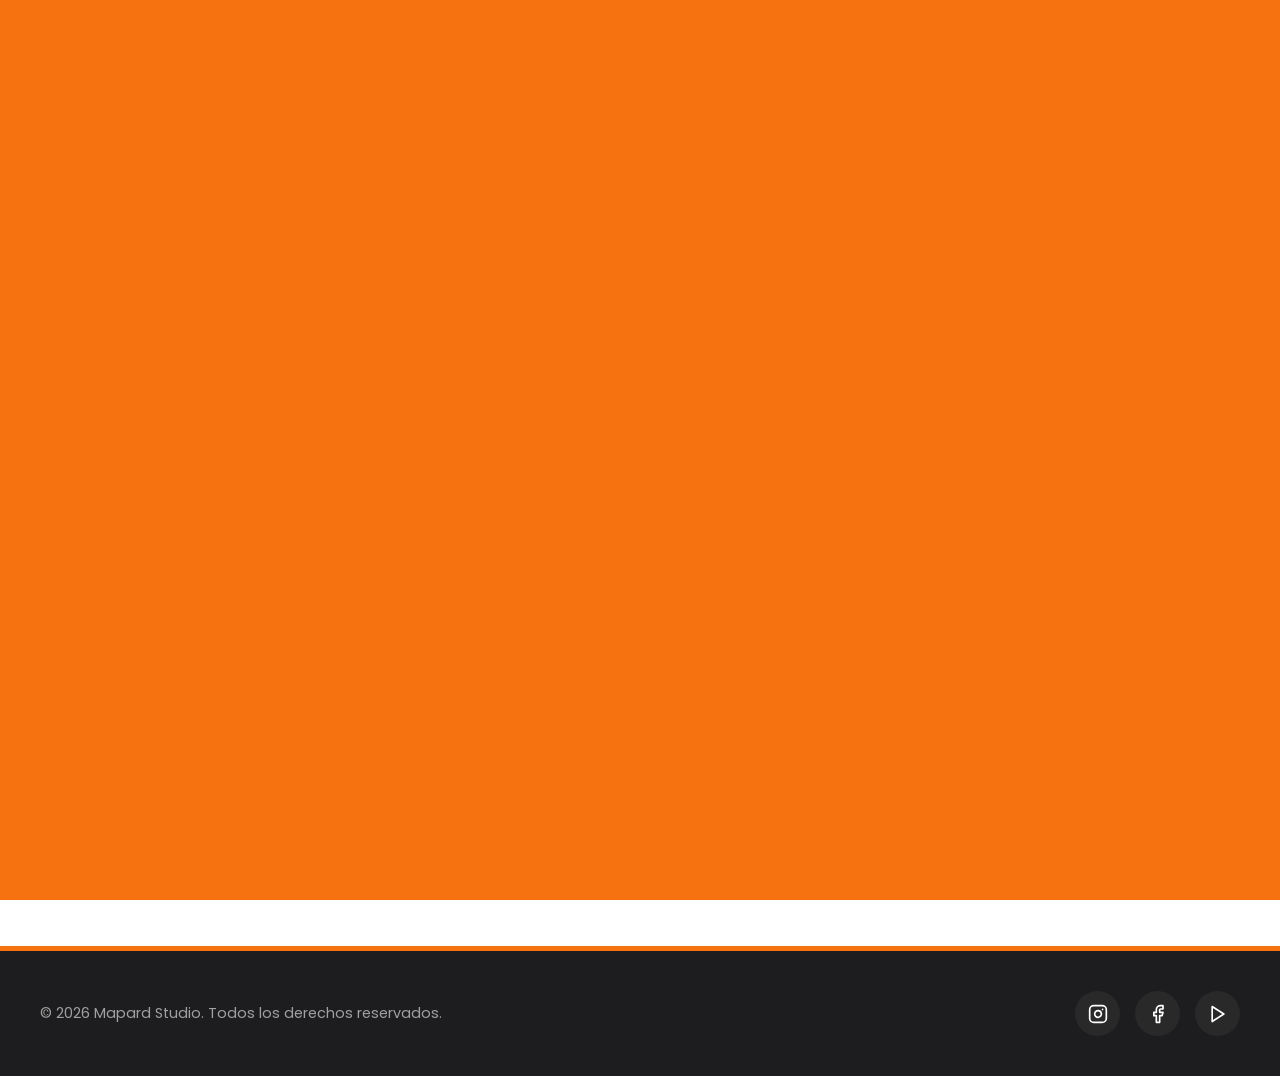
==== commit b157bec5: "Animacion de inicio" ====
--- a/servicios.html
+++ b/servicios.html
@@ -17,6 +17,13 @@
 </script>
 </head>
 <body>
+
+ <div id="splash-screen">
+    <div class="splash-content">
+        <img src="img/logo-mapache.JPEG" alt="Mapard Studio Logo" class="splash-logo">
+    </div>
+    <div class="paint-spill"></div>
+ </div>
 
     <!-- 1. HEADER GENÉRICO (Con enlaces actualizados) -->
     <header>
--- a/style.css
+++ b/style.css
@@ -16,21 +16,22 @@
 }
 
 /* =========================================
-   2.VARIABLES DE MODO OSCURO
-========================================= */
-body.dark-mode {
-    /* Cambiamos el blanco por un gris carbón súper elegante */
+    2. VARIABLES DE MODO OSCURO (RAÍZ)
+========================================= */
+.dark-mode {
+    /* Fondo gris carbón elegante */
     --color-fondo-claro: #18181b; 
-    /* El texto de lectura se vuelve gris claro para no cansar la vista */
+    /* Texto base en gris claro */
     --color-texto-base: #d4d4d8; 
-    /* Los títulos resaltan en blanco puro */
+    /* Títulos en blanco puro */
     --color-texto-titulo: #ffffff; 
-    /* Hacemos el naranja un 10% más oscuro para que no lastime en la noche */
+    /* Naranja ajustado para confort visual */
     --color-fondo-naranja: #db6209; 
-    --color-mapache-oscuro: #ffffff; /* Ajustamos el antifaz a blanco para dar contraste */
-}
-
-/* Diseño del Botón en el Menú */
+    /* Antifaz/Detalles en blanco para contraste */
+    --color-mapache-oscuro: #ffffff; 
+}
+
+/* Diseño del Botón en el Menú (Independiente del tema) */
 .btn-tema {
     background: none;
     border: none;
@@ -49,21 +50,22 @@
 }
 
 /* =========================================
-   AJUSTES ESPECÍFICOS: MODAL EN MODO OSCURO
-========================================= */
-/* Hacemos que las tarjetas de precios resalten del fondo del modal */
-body.dark-mode .paquete {
-    background-color: #27272a; /* Un gris sutilmente más claro que el fondo */
-    border-color: #3f3f46; /* Borde gris oscuro para definir la tarjeta */
-}
-
-/* Aclaramos las líneas separadoras de la lista de detalles */
-body.dark-mode .paquete li {
+    AJUSTES ESPECÍFICOS: MODAL EN MODO OSCURO
+========================================= */
+
+/* Elevación de las tarjetas de precios sobre el fondo oscuro */
+.dark-mode .paquete {
+    background-color: #27272a; 
+    border-color: #3f3f46; 
+}
+
+/* Líneas separadoras sutiles */
+.dark-mode .paquete li {
     border-bottom: 1px solid rgba(255, 255, 255, 0.1); 
 }
 
-/* Aseguramos que la sombra del paquete premium luzca bien en la oscuridad */
-body.dark-mode .paquete.premium {
+/* Resplandor suave para el paquete premium en la oscuridad */
+.dark-mode .paquete.premium {
     box-shadow: 0 10px 30px rgba(246, 114, 17, 0.15);
 }
 
@@ -435,30 +437,37 @@
     position: fixed;
     bottom: 30px;
     right: 30px;
-    background-color: var(--color-mapache-oscuro);
-    color: #ffffff;
+    background-color: var(--color-mapache-oscuro); /* Negro en modo claro */
+    color: #ffffff !important; /* Forzamos texto blanco siempre */
     padding: 15px 25px;
     border-radius: 50px;
     font-weight: bold;
     box-shadow: 0 4px 15px rgba(0, 0, 0, 0.3);
     z-index: 1000;
-    transition: background-color 0.3s ease;
+    transition: all 0.3s ease;
+    display: flex;
+    align-items: center;
+    justify-content: center;
 }
 
 .btn-whatsapp:hover {
     background-color: #333333;
-    color: #ffffff;
-}
-
-body.dark-mode .btn-whatsapp {
-    background-color: var(--color-fondo-naranja); /* Toma el color naranja del Header */
-    color: #ffffff; /* Letras blancas */
-    box-shadow: 0 4px 15px rgba(246, 114, 17, 0.4); /* Sombreado naranja */
-}
-
-body.dark-mode .btn-whatsapp:hover {
-    background-color: #ffffff; /* Al pasar el mouse se invierte a blanco */
-    color: var(--color-fondo-naranja);
+    transform: scale(1.05);
+}
+
+/* =========================================
+   WHATSAPP EN MODO OSCURO (CORRECCIÓN)
+========================================= */
+/* Usamos .dark-mode que viene desde el html */
+.dark-mode .btn-whatsapp {
+    background-color: var(--color-fondo-naranja) !important; /* Naranja en modo oscuro */
+    color: #ffffff !important;
+    box-shadow: 0 4px 15px rgba(219, 98, 9, 0.4); /* Sombra naranja */
+}
+
+.dark-mode .btn-whatsapp:hover {
+    background-color: #ffffff !important;
+    color: var(--color-fondo-naranja) !important;
 }
 
 /* =========================================
@@ -825,4 +834,88 @@
     }
     .prev-arrow { left: 10px; }
     .next-arrow { right: 10px; }
+}
+
+/* =========================================
+   14.ESTILOS DEL SPLASH SCREEN (PAINT SPILL)
+========================================= */
+#splash-screen {
+    position: fixed;
+    top: 0;
+    left: 0;
+    width: 100%;
+    height: 100%;
+    background-color: #f67211;
+    display: flex;
+    justify-content: center;
+    align-items: center;
+    z-index: 15000;
+    overflow: hidden;
+    transition: opacity 0.8s ease, visibility 0.8s ease;
+    /* Avisamos al navegador qué va a cambiar para que prepare memoria */
+    will-change: opacity, visibility; 
+}
+
+.splash-logo {
+    width: 90vw;
+    height: 90vh;
+    object-fit: contain;
+    z-index: 2;
+    /* Forzamos el uso de la tarjeta gráfica (GPU) */
+    will-change: transform, opacity; 
+    transform: translateZ(0); 
+    animation: zoomLogo 1.5s ease-out forwards;
+}
+
+.paint-spill {
+    position: absolute;
+    top: 50%;
+    left: 50%;
+    /* Usamos vmax para garantizar que la base cubra cualquier pantalla */
+    width: 10vmax; 
+    height: 10vmax;
+    background-color: var(--color-fondo-naranja);
+    border-radius: 50%; /* Se queda como círculo siempre, no lo animamos */
+    /* El transform 3D obliga a usar aceleración por hardware */
+    transform: translate3d(-50%, -50%, 0) scale(0); 
+    z-index: 1;
+    pointer-events: none;
+    will-change: transform;
+}
+
+/* =========================================
+   ANIMACIONES A 60 FPS
+========================================= */
+@keyframes zoomLogo {
+    0% { transform: scale(0.5); opacity: 0; }
+    100% { transform: scale(1); opacity: 1; }
+}
+
+.splash-out .paint-spill {
+    /* Usamos una curva bezier súper fluida que arranca rápido y frena suave */
+    animation: spillEffect 1s cubic-bezier(0.85, 0, 0.15, 1) forwards;
+}
+
+.splash-out .splash-logo {
+    animation: fadeOut 0.5s forwards;
+}
+
+@keyframes spillEffect {
+    0% { transform: translate3d(-50%, -50%, 0) scale(0); }
+    /* Escalamos masivamente la gota para que cubra las esquinas de la pantalla, sin recalcular bordes */
+    100% { transform: translate3d(-50%, -50%, 0) scale(30); } 
+}
+
+@keyframes fadeOut {
+    to { opacity: 0; transform: scale(1.1); }
+}
+
+.splash-hidden {
+    opacity: 0;
+    visibility: hidden;
+}
+
+/* Adaptación a modo oscuro */
+.dark-mode #splash-screen {
+    background-color: #18181b;
 }
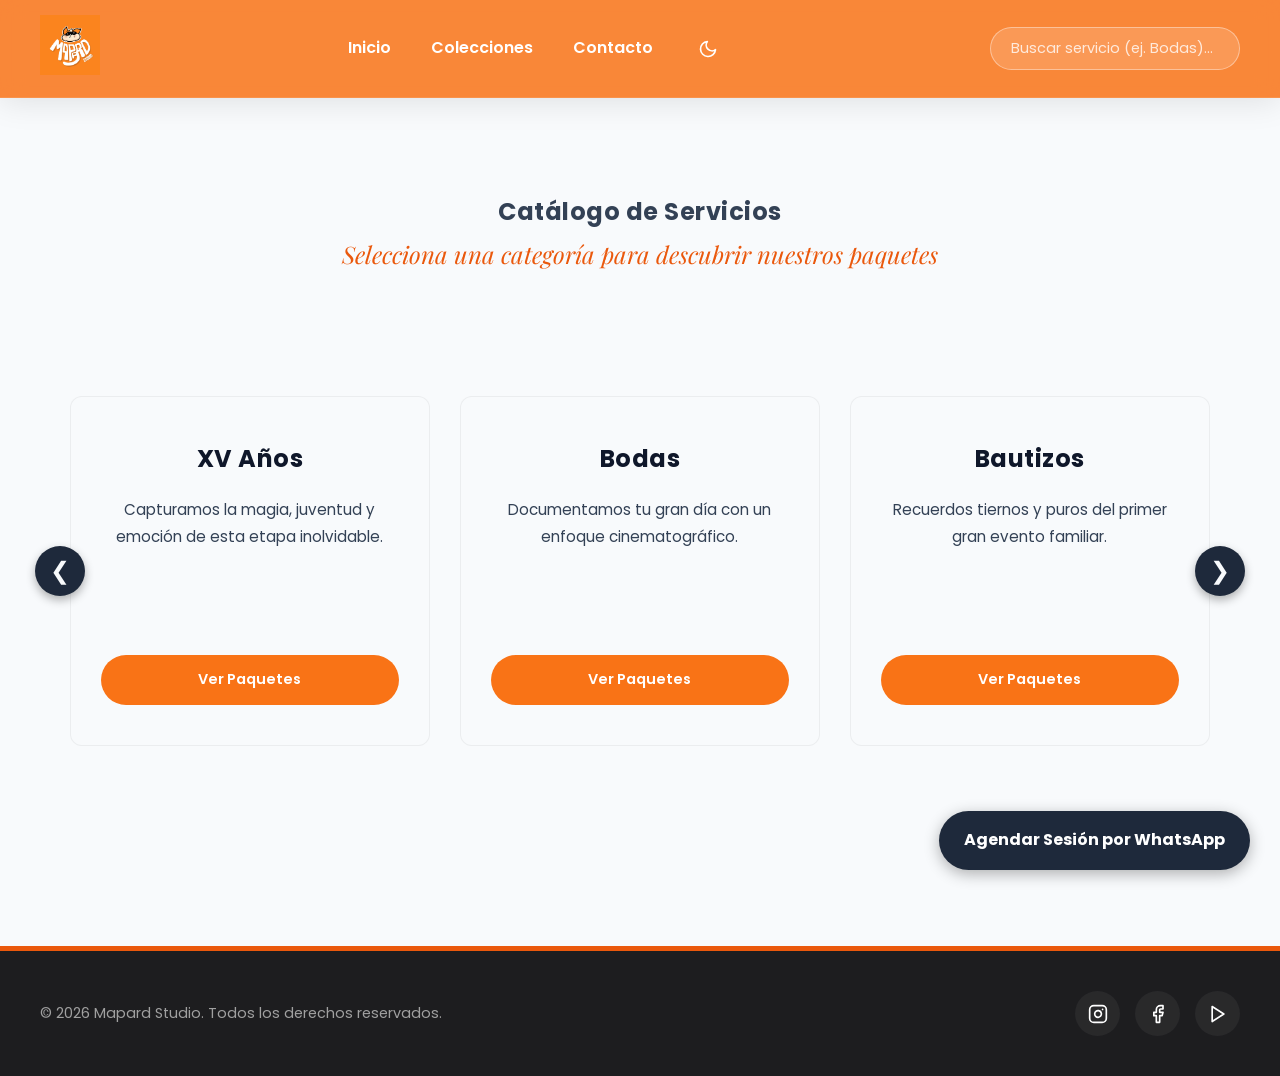
==== commit 7a432eb0: "Done" ====
--- a/servicios.html
+++ b/servicios.html
@@ -6,7 +6,7 @@
     <title>Nuestros Servicios | Mapard Studio</title>
     <link rel="preconnect" href="https://fonts.googleapis.com">
     <link rel="preconnect" href="https://fonts.gstatic.com" crossorigin>
-    <link href="https://fonts.googleapis.com/css2?family=Poppins:wght@300;400;600;700&family=Pacifico&display=swap" rel="stylesheet">
+    <link href="https://fonts.googleapis.com/css2?family=Poppins:wght@300;400;600;700&family=Playfair+Display:ital,wght@0,400;0,600;0,700;1,400&display=swap" rel="stylesheet">
     <link rel="stylesheet" href="style.css">
 
     <script>
@@ -56,9 +56,9 @@
     <!-- 2. CONTENIDO PRINCIPAL DE ESTA VISTA -->
     <main>
         <!-- Encabezado exclusivo de esta página -->
-        <section id="encabezado-servicios" style="text-align: center; padding-bottom: 0;">
+        <section id="encabezado-servicios" class="encabezado-seccion">
             <h1>Catálogo de Servicios</h1>
-            <p style="font-family: var(--fuente-acento); font-size: 1.5rem; color: var(--color-mapache-marron);">Selecciona una categoría para descubrir nuestros paquetes</p>
+            <p class="subtitulo-seccion">Selecciona una categoría para descubrir nuestros paquetes</p>
         </section>
 
         <!-- El contenedor donde nuestro JavaScript inyectará las 11 tarjetas -->
--- a/style.css
+++ b/style.css
@@ -2,40 +2,35 @@
    1. VARIABLES DE MARCA MAPACHE STUDIO
 ========================================= */
 :root {
-    --color-fondo-naranja: #f67211;
-    --color-fondo-claro: #ffffff;
-    --color-texto-base: #333333;
-    --color-texto-titulo: #1d1d1f;
-    --color-acento: #f67211;
-    --color-mapache-oscuro: #1d1d1f;
+    --color-fondo-naranja: #f97316;
+    --color-fondo-claro: #f8fafc;
+    --color-texto-base: #334155;
+    --color-texto-titulo: #0f172a;
+    --color-acento: #ea580c;
+    --color-mapache-oscuro: #1e293b;
     --color-mapache-marron: #6c4e34;
 
     --fuente-titulo: 'Poppins', sans-serif;
     --fuente-base: 'Poppins', sans-serif;
-    --fuente-acento: 'Pacifico', cursive;
+    --fuente-acento: 'Playfair Display', serif;
 }
 
 /* =========================================
     2. VARIABLES DE MODO OSCURO (RAÍZ)
 ========================================= */
 .dark-mode {
-    /* Fondo gris carbón elegante */
-    --color-fondo-claro: #18181b; 
-    /* Texto base en gris claro */
-    --color-texto-base: #d4d4d8; 
-    /* Títulos en blanco puro */
-    --color-texto-titulo: #ffffff; 
-    /* Naranja ajustado para confort visual */
-    --color-fondo-naranja: #db6209; 
-    /* Antifaz/Detalles en blanco para contraste */
-    --color-mapache-oscuro: #ffffff; 
+    --color-fondo-claro: #0f172a;
+    --color-texto-base: #cbd5e1;
+    --color-texto-titulo: #f8fafc;
+    --color-fondo-naranja: #c2410c;
+    --color-mapache-oscuro: #f8fafc;
 }
 
 /* Diseño del Botón en el Menú (Independiente del tema) */
 .btn-tema {
     background: none;
     border: none;
-    color: var(--color-fondo-claro);
+    color: #ffffff;
     cursor: pointer;
     display: flex;
     align-items: center;
@@ -55,13 +50,13 @@
 
 /* Elevación de las tarjetas de precios sobre el fondo oscuro */
 .dark-mode .paquete {
-    background-color: #27272a; 
-    border-color: #3f3f46; 
+    background-color: #27272a;
+    border-color: #3f3f46;
 }
 
 /* Líneas separadoras sutiles */
 .dark-mode .paquete li {
-    border-bottom: 1px solid rgba(255, 255, 255, 0.1); 
+    border-bottom: 1px solid rgba(255, 255, 255, 0.1);
 }
 
 /* Resplandor suave para el paquete premium en la oscuridad */
@@ -88,7 +83,9 @@
     position: relative;
 }
 
-h1, h2, h3 {
+h1,
+h2,
+h3 {
     font-family: var(--fuente-titulo);
     font-weight: 700;
     letter-spacing: 0.5px;
@@ -105,13 +102,22 @@
    4. ENCABEZADO Y NAVEGACIÓN
 ========================================= */
 header {
-    background-color: var(--color-fondo-naranja);
+    background-color: rgba(249, 115, 22, 0.85);
+    backdrop-filter: blur(12px);
+    -webkit-backdrop-filter: blur(12px);
     padding: 15px 40px;
     position: fixed;
     width: 100%;
     top: 0;
     z-index: 1000;
-    box-shadow: 0 4px 15px rgba(246, 114, 17, 0.4);
+    box-shadow: 0 4px 30px rgba(0, 0, 0, 0.1);
+    border-bottom: 1px solid rgba(255, 255, 255, 0.1);
+    transition: background-color 0.4s ease, border-color 0.4s ease;
+}
+
+.dark-mode header {
+    background-color: rgba(15, 23, 42, 0.85);
+    border-bottom: 1px solid rgba(255, 255, 255, 0.05);
 }
 
 nav {
@@ -141,7 +147,7 @@
 nav a {
     font-size: 1rem;
     font-weight: 600;
-    color: var(--color-fondo-claro);
+    color: #ffffff;
     border-bottom: 2px solid transparent;
     padding-bottom: 5px;
     transition: color 0.3s ease, border-bottom-color 0.3s ease;
@@ -160,7 +166,7 @@
    5. SECCIÓN DE INICIO (HERO)
 ========================================= */
 #inicio {
-    height: 90vh;
+    height: 100vh;
     display: flex;
     flex-direction: column;
     justify-content: center;
@@ -169,29 +175,54 @@
     padding: 0 20px;
     position: relative;
     background-color: transparent;
+    margin-top: -90px;
+    overflow: hidden;
+}
+
+.hero-bg {
+    position: absolute;
+    top: 0;
+    left: 0;
+    width: 100%;
+    height: 100%;
+    background: radial-gradient(circle at center, rgba(249, 115, 22, 0.1) 0%, var(--color-fondo-claro) 70%);
+    z-index: -1;
+    animation: pulseBg 10s infinite alternate ease-in-out;
+}
+
+@keyframes pulseBg {
+    0% {
+        transform: scale(1);
+    }
+
+    100% {
+        transform: scale(1.1);
+    }
+}
+
+.hero-content {
+    z-index: 1;
+    margin-top: 90px;
 }
 
 #inicio h1 {
-    font-size: 3.5rem;
+    font-size: 4.5rem;
     color: var(--color-texto-titulo);
     margin-bottom: 20px;
     transition: transform 0.3s ease;
+    text-shadow: 0 4px 20px rgba(0, 0, 0, 0.05);
 }
 
 #inicio p {
     font-family: var(--fuente-acento);
-    font-size: 1.5rem;
-    color: var(--color-mapache-marron);
+    font-style: italic;
+    font-size: 2rem;
+    color: var(--color-acento);
     margin-bottom: 10px;
 }
 
 #inicio h1:hover {
-    animation: rebote 0.5s ease;
-}
-
-@keyframes rebote {
-    0%, 100% { transform: translateY(0); }
-    50% { transform: translateY(-10px); }
+    transform: scale(1.02);
 }
 
 /* =========================================
@@ -210,6 +241,18 @@
     margin-bottom: 60px;
 }
 
+.encabezado-seccion {
+    text-align: center;
+    padding-bottom: 0;
+}
+
+.subtitulo-seccion {
+    font-family: var(--fuente-acento);
+    font-style: italic;
+    font-size: 1.5rem;
+    color: var(--color-acento);
+}
+
 /* Envoltura del carrusel para posicionar las flechas */
 .carousel-wrapper {
     position: relative;
@@ -225,21 +268,22 @@
     scroll-behavior: smooth;
     scroll-snap-type: x mandatory;
     /* AJUSTE AQUÍ: Agregamos padding arriba y abajo */
-    padding: 20px 10px; 
+    padding: 20px 10px;
     width: 100%;
-    -ms-overflow-style: none;  
-    scrollbar-width: none;  
+    -ms-overflow-style: none;
+    scrollbar-width: none;
     /* Aseguramos que nada se corte hacia afuera */
-    align-items: stretch; 
+    align-items: stretch;
 }
 
 .grid-galeria::-webkit-scrollbar {
-    display: none; 
+    display: none;
 }
 
 /* Cada tarjeta del carrusel */
 .grid-galeria figure {
-    flex: 0 0 calc(33.333% - 20px); /* Muestra 3 imágenes a la vez en PC */
+    flex: 0 0 calc(33.333% - 20px);
+    /* Muestra 3 imágenes a la vez en PC */
     min-width: 300px;
     scroll-snap-align: center;
     overflow: hidden;
@@ -253,7 +297,7 @@
 
 /* Le damos a las tarjetas de servicio el mismo comportamiento de slider que a las fotos */
 .grid-galeria .categoria-card {
-    flex: 0 0 calc(33.333% - 20px); 
+    flex: 0 0 calc(33.333% - 20px);
     min-width: 300px;
     scroll-snap-align: center;
 }
@@ -296,10 +340,11 @@
     display: flex;
     justify-content: center;
     align-items: center;
-    box-shadow: 0 4px 10px rgba(0,0,0,0.3);
+    box-shadow: 0 4px 10px rgba(0, 0, 0, 0.3);
     transition: background-color 0.3s ease, transform 0.3s ease;
     top: 50%;
-    transform: translateY(-50%); /* Esto las centra perfectamente al eje horizontal */
+    transform: translateY(-50%);
+    /* Esto las centra perfectamente al eje horizontal */
 }
 
 /* Y para el efecto hover, mantén el centro */
@@ -308,18 +353,24 @@
     transform: translateY(-50%) scale(1.1);
 }
 
-.prev-arrow { left: -25px; } 
-.next-arrow { right: -25px; } 
+.prev-arrow {
+    left: -25px;
+}
+
+.next-arrow {
+    right: -25px;
+}
 
 /* =========================================
    ARREGLO DEL MODAL DE IMAGEN COMPLETA
 ========================================= */
 #img-ampliada {
-    max-width: 90vw; 
-    max-height: 85vh; 
-    object-fit: contain; /* Encaje perfecto */
+    max-width: 90vw;
+    max-height: 85vh;
+    object-fit: contain;
+    /* Encaje perfecto */
     border-radius: 10px;
-    box-shadow: 0 10px 40px rgba(0,0,0,0.8);
+    box-shadow: 0 10px 40px rgba(0, 0, 0, 0.8);
 }
 
 /* =========================================
@@ -390,7 +441,7 @@
     flex-direction: column;
     justify-content: space-between;
     /* AJUSTE AQUÍ: Eliminamos height: 100% si lo tenías y usamos min-height */
-    min-height: 350px; 
+    min-height: 350px;
     transition: transform 0.3s ease, box-shadow 0.3s ease, border-color 0.3s ease;
 }
 
@@ -437,8 +488,10 @@
     position: fixed;
     bottom: 30px;
     right: 30px;
-    background-color: var(--color-mapache-oscuro); /* Negro en modo claro */
-    color: #ffffff !important; /* Forzamos texto blanco siempre */
+    background-color: var(--color-mapache-oscuro);
+    /* Negro en modo claro */
+    color: #ffffff !important;
+    /* Forzamos texto blanco siempre */
     padding: 15px 25px;
     border-radius: 50px;
     font-weight: bold;
@@ -460,9 +513,11 @@
 ========================================= */
 /* Usamos .dark-mode que viene desde el html */
 .dark-mode .btn-whatsapp {
-    background-color: var(--color-fondo-naranja) !important; /* Naranja en modo oscuro */
+    background-color: var(--color-fondo-naranja) !important;
+    /* Naranja en modo oscuro */
     color: #ffffff !important;
-    box-shadow: 0 4px 15px rgba(219, 98, 9, 0.4); /* Sombra naranja */
+    box-shadow: 0 4px 15px rgba(219, 98, 9, 0.4);
+    /* Sombra naranja */
 }
 
 .dark-mode .btn-whatsapp:hover {
@@ -474,7 +529,8 @@
    10. MODALES (GALERÍA Y PRECIOS)
 ========================================= */
 /* Base común para oscurecer el fondo */
-.modal, #modal-precios {
+.modal,
+#modal-precios {
     display: none;
     position: fixed;
     z-index: 2000;
@@ -482,15 +538,16 @@
     top: 0;
     width: 100%;
     height: 100%;
-    background-color: rgba(0, 0, 0, 0.9);
+    background-color: rgba(0, 0, 0, 0.6);
     justify-content: center;
     align-items: center;
-    backdrop-filter: blur(5px);
+    backdrop-filter: blur(8px);
+    -webkit-backdrop-filter: blur(8px);
 }
 
 /* Caja del Modal de Precios (Consolidada y Limpia) */
 .modal-caja-blanca {
-    background-color: var(--color-fondo-claro); /* ¡MAGIA! Antes decía 'white' */
+    background-color: var(--color-fondo-claro);
     width: 90%;
     max-width: 800px;
     max-height: 80vh;
@@ -498,13 +555,27 @@
     border-radius: 20px;
     position: relative;
     overflow-y: auto;
-    box-shadow: 0 25px 50px rgba(0,0,0,0.5);
+    box-shadow: 0 25px 50px rgba(0, 0, 0, 0.5);
     animation: aparecer 0.3s ease-out;
 }
 
+.dark-mode .modal-caja-blanca {
+    background-color: rgba(30, 41, 59, 0.95);
+    backdrop-filter: blur(10px);
+    -webkit-backdrop-filter: blur(10px);
+    border: 1px solid rgba(255, 255, 255, 0.1);
+}
+
 @keyframes aparecer {
-    from { opacity: 0; transform: scale(0.9); }
-    to { opacity: 1; transform: scale(1); }
+    from {
+        opacity: 0;
+        transform: scale(0.9);
+    }
+
+    to {
+        opacity: 1;
+        transform: scale(1);
+    }
 }
 
 .modal-caja-blanca h2 {
@@ -515,7 +586,8 @@
 }
 
 /* Botones de cerrar (X) */
-.cerrar-modal, .cerrar-precios {
+.cerrar-modal,
+.cerrar-precios {
     position: absolute;
     top: 20px;
     right: 30px;
@@ -531,7 +603,8 @@
     position: absolute;
     top: 20px;
     right: 30px;
-    color: var(--color-texto-titulo); /* ¡MAGIA! Antes decía '#333' */
+    color: var(--color-texto-titulo);
+    /* ¡MAGIA! Antes decía '#333' */
     font-size: 40px;
     font-weight: bold;
     cursor: pointer;
@@ -539,7 +612,8 @@
     line-height: 1;
 }
 
-.cerrar-modal:hover, .cerrar-precios:hover {
+.cerrar-modal:hover,
+.cerrar-precios:hover {
     color: var(--color-acento);
 }
 
@@ -613,18 +687,18 @@
     left: 0;
     width: 100%;
     height: 100%;
-    opacity: 0; 
-    transition: opacity 1.5s ease-in-out; 
+    opacity: 0;
+    transition: opacity 1.5s ease-in-out;
 }
 
 .carousel-slide.active {
-    opacity: 1; 
+    opacity: 1;
 }
 
 .carousel-slide img {
     width: 100%;
     height: 100%;
-    object-fit: cover; 
+    object-fit: cover;
 }
 
 .slide-info {
@@ -632,7 +706,7 @@
     bottom: 100px;
     left: 50px;
     color: white;
-    text-shadow: 2px 2px 10px rgba(0,0,0,0.8);
+    text-shadow: 2px 2px 10px rgba(0, 0, 0, 0.8);
 }
 
 .slide-info h3 {
@@ -656,7 +730,7 @@
     border-radius: 50px;
     font-weight: bold;
     font-size: 1.2rem;
-    box-shadow: 0 10px 30px rgba(0,0,0,0.3);
+    box-shadow: 0 10px 30px rgba(0, 0, 0, 0.3);
     transition: transform 0.3s ease, background-color 0.3s ease;
 }
 
@@ -676,9 +750,11 @@
 
 #buscador-servicios {
     padding: 10px 20px;
-    border-radius: 50px; /* Redondo y moderno */
+    border-radius: 50px;
+    /* Redondo y moderno */
     border: 1px solid rgba(255, 255, 255, 0.4);
-    background-color: rgba(255, 255, 255, 0.15); /* Efecto cristal */
+    background-color: rgba(255, 255, 255, 0.15);
+    /* Efecto cristal */
     color: #ffffff;
     outline: none;
     font-family: var(--fuente-base);
@@ -695,8 +771,9 @@
 #buscador-servicios:focus {
     background-color: var(--color-fondo-claro);
     color: var(--color-texto-base);
-    width: 280px; /* Se alarga un poquito al escribir */
-    box-shadow: 0 5px 15px rgba(0,0,0,0.2);
+    width: 280px;
+    /* Se alarga un poquito al escribir */
+    box-shadow: 0 5px 15px rgba(0, 0, 0, 0.2);
 }
 
 /* El cuadro blanco que cae con los resultados */
@@ -705,15 +782,19 @@
     top: 110%;
     left: 0;
     width: 100%;
-    background-color: var(--color-fondo-claro);
+    background-color: rgba(248, 250, 252, 0.95);
+    backdrop-filter: blur(12px);
+    -webkit-backdrop-filter: blur(12px);
     border-radius: 12px;
-    box-shadow: 0 10px 30px rgba(0,0,0,0.2);
+    box-shadow: 0 10px 30px rgba(0, 0, 0, 0.2);
     list-style: none;
     padding: 5px 0;
     max-height: 250px;
     overflow-y: auto;
-    display: none; /* Oculto hasta que escriban */
+    display: none;
+    /* Oculto hasta que escriban */
     z-index: 2000;
+    border: 1px solid rgba(0, 0, 0, 0.05);
 }
 
 .dropdown-resultados li {
@@ -721,12 +802,12 @@
     color: var(--color-texto-base);
     cursor: pointer;
     font-size: 0.9rem;
-    border-bottom: 1px solid rgba(0,0,0,0.05);
+    border-bottom: 1px solid rgba(0, 0, 0, 0.05);
     transition: background-color 0.2s ease;
 }
 
 .dropdown-resultados li:hover {
-    background-color: rgba(246, 114, 17, 0.1);
+    background-color: rgba(249, 115, 22, 0.1);
     color: var(--color-acento);
 }
 
@@ -736,6 +817,7 @@
     color: #999;
     font-style: italic;
 }
+
 .dropdown-resultados li.no-resultado:hover {
     background-color: transparent;
     color: #999;
@@ -743,11 +825,13 @@
 
 /* 🌙 ADAPTACIÓN AL MODO OSCURO */
 body.dark-mode .dropdown-resultados {
-    background-color: #27272a;
-}
+    background-color: rgba(30, 41, 59, 0.95);
+    border: 1px solid rgba(255, 255, 255, 0.1);
+}
+
 body.dark-mode .dropdown-resultados li {
     color: var(--color-texto-base);
-    border-bottom: 1px solid rgba(255,255,255,0.05);
+    border-bottom: 1px solid rgba(255, 255, 255, 0.05);
 }
 
 /* 📱 ADAPTACIÓN A MÓVILES */
@@ -757,9 +841,11 @@
         width: 100%;
         margin-top: 10px;
     }
+
     #buscador-servicios {
         width: 100%;
     }
+
     #buscador-servicios:focus {
         width: 100%;
     }
@@ -769,39 +855,64 @@
    13. DISEÑO RESPONSIVO (SIEMPRE AL FINAL)
 ========================================= */
 @media screen and (max-width: 768px) {
-    
+
     /* Ajuste para que las tarjetas de servicios ocupen toda la pantalla en celular */
     .grid-galeria .categoria-card {
-        flex: 0 0 100%; 
-    }
-
-    header { padding: 10px 15px; }
-    nav { flex-direction: column; gap: 15px; }
-    .logo-header img { height: 50px; }
-    
+        flex: 0 0 100%;
+    }
+
+    header {
+        padding: 10px 15px;
+    }
+
+    nav {
+        flex-direction: column;
+        gap: 15px;
+    }
+
+    .logo-header img {
+        height: 50px;
+    }
+
     nav ul {
         width: 100%;
         justify-content: center;
         gap: 15px;
         flex-wrap: wrap;
     }
-    
-    nav a { font-size: 0.85rem; }
-    main { margin-top: 140px; }
-    
-    #inicio h1 { font-size: 2.2rem; }
-    #inicio p { font-size: 1.2rem; }
-    section { padding: 60px 20px; }
-    
-    .paquete { width: 100%; padding: 40px 20px; }
-    
+
+    nav a {
+        font-size: 0.85rem;
+    }
+
+    main {
+        margin-top: 140px;
+    }
+
+    #inicio h1 {
+        font-size: 2.2rem;
+    }
+
+    #inicio p {
+        font-size: 1.2rem;
+    }
+
+    section {
+        padding: 60px 20px;
+    }
+
+    .paquete {
+        width: 100%;
+        padding: 40px 20px;
+    }
+
     .btn-whatsapp {
         bottom: 15px;
         right: 15px;
         padding: 10px 20px;
         font-size: 0.85rem;
     }
-    
+
     .footer-contenido {
         flex-direction: column;
         text-align: center;
@@ -819,9 +930,11 @@
         bottom: 40px;
         left: 20px;
     }
+
     .slide-info h3 {
         font-size: 1.8rem;
     }
+
     .btn-principal {
         padding: 15px 30px;
         font-size: 1rem;
@@ -830,14 +943,23 @@
 
     /* En móviles, mostramos de 1 en 1 y metemos las flechas al canvas */
     .grid-galeria figure {
-        flex: 0 0 100%; 
-    }
-    .prev-arrow { left: 10px; }
-    .next-arrow { right: 10px; }
+        flex: 0 0 100%;
+    }
+
+    .prev-arrow {
+        left: 10px;
+    }
+
+    .next-arrow {
+        right: 10px;
+    }
 }
 
 /* =========================================
    14.ESTILOS DEL SPLASH SCREEN (PAINT SPILL)
+========================================= */
+/* =========================================
+   14. ESTILOS DEL SPLASH SCREEN (FIX MÓVIL)
 ========================================= */
 #splash-screen {
     position: fixed;
@@ -845,15 +967,17 @@
     left: 0;
     width: 100%;
     height: 100%;
-    background-color: #f67211;
+    /* Forzamos el naranja y evitamos que el móvil lo cambie */
+    background-color: #f67211 !important;
+    color-scheme: light;
+    /* Indica al navegador que ignore el dark mode aquí */
     display: flex;
     justify-content: center;
     align-items: center;
     z-index: 15000;
     overflow: hidden;
     transition: opacity 0.8s ease, visibility 0.8s ease;
-    /* Avisamos al navegador qué va a cambiar para que prepare memoria */
-    will-change: opacity, visibility; 
+    will-change: opacity, visibility;
 }
 
 .splash-logo {
@@ -861,9 +985,8 @@
     height: 90vh;
     object-fit: contain;
     z-index: 2;
-    /* Forzamos el uso de la tarjeta gráfica (GPU) */
-    will-change: transform, opacity; 
-    transform: translateZ(0); 
+    will-change: transform, opacity;
+    transform: translateZ(0);
     animation: zoomLogo 1.5s ease-out forwards;
 }
 
@@ -871,43 +994,74 @@
     position: absolute;
     top: 50%;
     left: 50%;
-    /* Usamos vmax para garantizar que la base cubra cualquier pantalla */
-    width: 10vmax; 
+    width: 10vmax;
     height: 10vmax;
-    background-color: var(--color-fondo-naranja);
-    border-radius: 50%; /* Se queda como círculo siempre, no lo animamos */
-    /* El transform 3D obliga a usar aceleración por hardware */
-    transform: translate3d(-50%, -50%, 0) scale(0); 
+    /* Usamos el HEX directo para evitar errores de variables en móvil */
+    background-color: #f67211 !important;
+    border-radius: 50%;
+    transform: translate3d(-50%, -50%, 0) scale(0);
     z-index: 1;
     pointer-events: none;
     will-change: transform;
 }
 
 /* =========================================
+   AJUSTE PARA EL MODO OSCURO (RAÍZ)
+========================================= */
+/* Aseguramos que nada sobreescriba el naranja durante el splash */
+.dark-mode #splash-screen,
+.dark-mode .paint-spill {
+    background-color: #f67211 !important;
+}
+
+/* ... (Tus animaciones @keyframes se quedan igual) ... */
+
+/* =========================================
    ANIMACIONES A 60 FPS
 ========================================= */
 @keyframes zoomLogo {
-    0% { transform: scale(0.5); opacity: 0; }
-    100% { transform: scale(1); opacity: 1; }
+    0% {
+        transform: scale(0.5);
+        opacity: 0;
+    }
+
+    100% {
+        transform: scale(1);
+        opacity: 1;
+    }
+}
+
+.splash-out {
+    animation: fadeOut 0.8s forwards ease-in-out;
 }
 
 .splash-out .paint-spill {
-    /* Usamos una curva bezier súper fluida que arranca rápido y frena suave */
-    animation: spillEffect 1s cubic-bezier(0.85, 0, 0.15, 1) forwards;
+    display: none;
 }
 
 .splash-out .splash-logo {
-    animation: fadeOut 0.5s forwards;
-}
-
-@keyframes spillEffect {
-    0% { transform: translate3d(-50%, -50%, 0) scale(0); }
-    /* Escalamos masivamente la gota para que cubra las esquinas de la pantalla, sin recalcular bordes */
-    100% { transform: translate3d(-50%, -50%, 0) scale(30); } 
+    animation: scaleOut 0.8s forwards;
 }
 
 @keyframes fadeOut {
-    to { opacity: 0; transform: scale(1.1); }
+    to {
+        opacity: 0;
+        visibility: hidden;
+    }
+}
+
+@keyframes scaleOut {
+    to {
+        transform: scale(1.1);
+        opacity: 0;
+    }
+}
+
+@keyframes fadeOut {
+    to {
+        opacity: 0;
+        transform: scale(1.1);
+    }
 }
 
 .splash-hidden {
@@ -917,5 +1071,5 @@
 
 /* Adaptación a modo oscuro */
 .dark-mode #splash-screen {
-    background-color: #18181b;
+    background-color: #f67211;
 }
